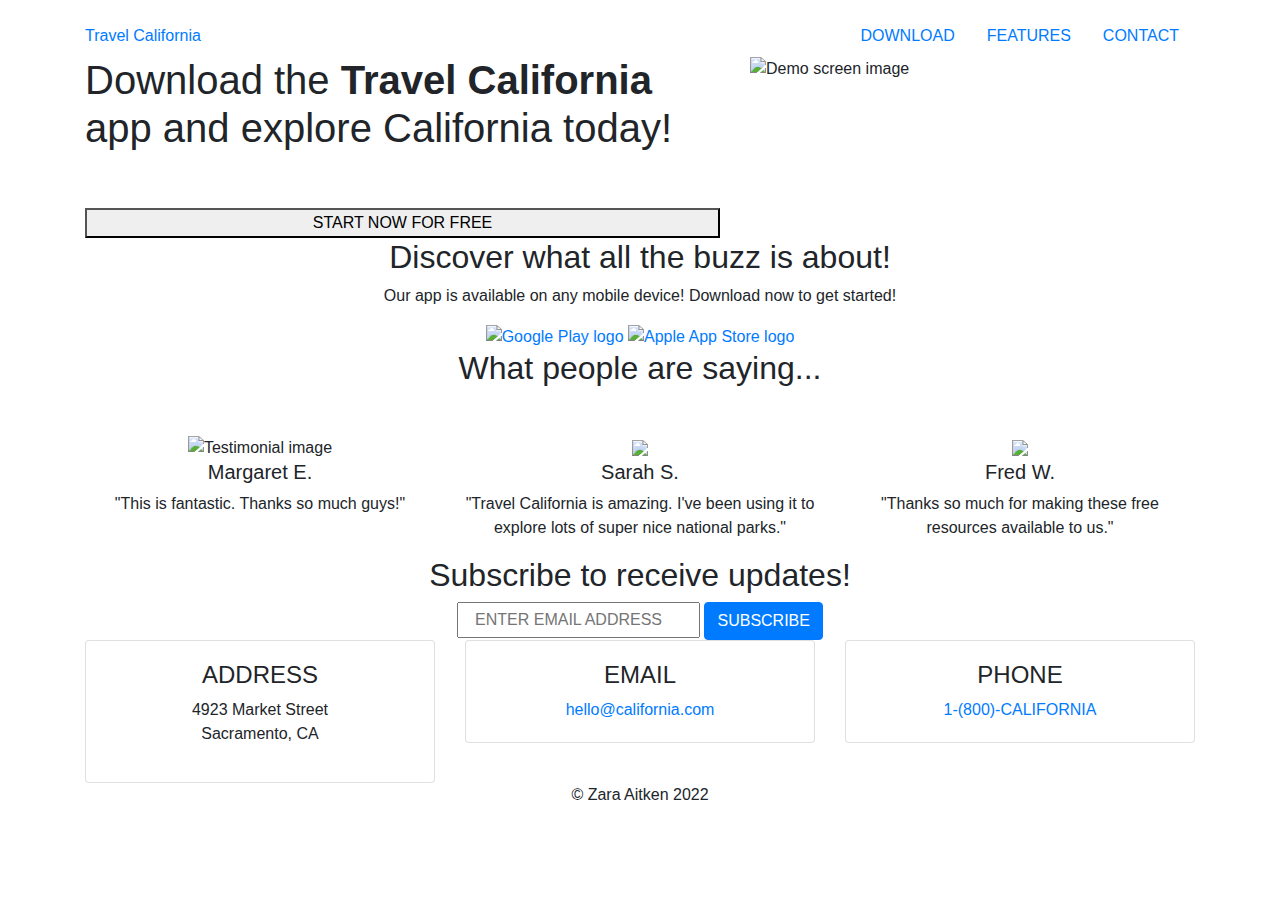
==== index.html @ 4e1b346a "updates folder structure and links in index.html file" ====
<!DOCTYPE html>
<html lang="en-gb">

<head>
  <!-- Required meta tags -->
  <meta charset="utf-8">
  <meta name="viewport" content="width=device-width, initial-scale=1, shrink-to-fit=no">

  <!-- Bootstrap CSS -->
  <link rel="stylesheet" href="https://cdn.jsdelivr.net/npm/bootstrap@4.4.1/dist/css/bootstrap.min.css"
    integrity="sha384-Vkoo8x4CGsO3+Hhxv8T/Q5PaXtkKtu6ug5TOeNV6gBiFeWPGFN9MuhOf23Q9Ifjh" crossorigin="anonymous">
  <link href="https://fonts.googleapis.com/css?family=Anton|Jura&display=swap" rel="stylesheet">
  <link rel="stylesheet" href="css/index.css">

  <!-- Custom fonts for this template -->
  <link href="vendor/fontawesome-free/css/all.min.css" rel="stylesheet">
  <link href="https://fonts.googleapis.com/css?family=Lato" rel="stylesheet">
  <link href="https://fonts.googleapis.com/css?family=Catamaran:100,200,300,400,500,600,700,800,900" rel="stylesheet">
  <link href="https://fonts.googleapis.com/css?family=Muli" rel="stylesheet">

  <!-- Custom styles for this template -->
  <link href="css/index.css" rel="stylesheet">

  <title>Travel California</title>
</head>

<body id="page-top">

  <!-- Navigation -->
  <div class="hero" id="hero">
    <nav class="container">
      <div class="row align-items-center hero-nav pt-3">
        <div class="col-lg-6 col-sm-12 col">
          <a class="nav-logo" href="#">Travel California</a>
        </div>
        <div class="col-lg-6 col-sm-12 col d-flex justify-content-end">
          <ul class="nav">
            <li class="nav-item">
              <a class="nav-link active text-uppercase" href="#">Download</a>
            </li>
            <li class="nav-item">
              <a class="nav-link text-uppercase" href="#">Features</a>
            </li>
            <li class="nav-item">
              <a class="nav-link text-uppercase" href="#">Contact</a>
            </li>
          </ul>
        </div>
      </div>


    </nav>

    <!-- Hero Section -->
    <header class="masthead">
      <div class="container">
        <div class="row">
          <div class="col-lg-7 col-sm-12 d-flex flex-column justify-content-center masthead-text">
            <h1 class="masthead-text--cta">Download the <strong>Travel California</strong> app and explore California today!</h1>
            <button class="masthead-button text-center text-uppercase mt-5" href="#">Start now for free</button>
          </div>
          <div class="col-lg-5 col-sm-12 masthead-image">
            <div class="device-container">
                <img src="./images/demo-screen-1 1.png" alt="Demo screen image">
            </div>
          </div>
        </div>
      </div>
    </header>
  </div>



  <!-- Download Section -->
  <section class="download" id="download">
    <div class="container">
      <div class="row justify-content-center">
        <div class="col-md-8 text-center">
          <h2 class="section-heading">Discover what all the buzz is about!</h2>
          <p>Our app is available on any mobile device! Download now to get started!</p>
          <div class="badges">
            <a href="#" class="badges-link">
              <img src="./images/google-play-badge.png" alt="Google Play logo">
              <img src="./images/app-store-badge.png" alt="Apple App Store logo">
            </a>
          </div>
        </div>

      </div>
    </div>
  </section>

  <!-- Testimonials -->
  <section class="testimonials">
    <div class="container">
      <h2 class="text-center mb-5">What people are saying...</h2>
      <div class="row">
        <div class="col-lg-4">
          <div class="testimonial-item text-center">
            <img src="./images/testimonials-1.jpg" alt="Testimonial image">
            <h5>Margaret E.</h5>
            <p>"This is fantastic. Thanks so much guys!"</p>
          </div>
        </div>
        <div class="col-lg-4">
          <div class="testimonial-item text-center">
            <img src="./images/testimonials-3.jpg">
            <h5>Sarah S.</h5>
            <p>"Travel California is amazing. I've been using it to explore lots of super nice national parks."</p>
          </div>
        </div>
        <div class="col-lg-4">
          <div class="testimonial-item text-center">
            <img src="./images/testimonials-2.jpg">
            <h5>Fred W.</h5>
            <p>"Thanks so much for making these free resources available to us."</p>
          </div>
        </div>
      </div>
    </div>
  </section>

  <!-- Call to Action -->
  <section class="signup-section" id="signup">
    <div class="signup-overlay"></div>
    <div class="container">
      <div class="row justify-content-center">
        <div class="col-lg-8 text-center signup-text">
          <h2>Subscribe to receive updates!</h2>
          <form>
            <input type="text" class="text-uppercase pl-3 pr-3 pt-1 pb-1" placeholder="Enter Email Address">
            <button class="btn btn-primary text-uppercase">Subscribe</button>
          </form>
        </div>
      </div>
    </div>
  </section>

  <!-- Contact-->
  <section class="contact-section bg-black">
    <div class="container">
      <div class="row">
        <div class="col-md-4">
          <div class="card">
            <div class="card-body text-center">
              <i class="fas fa-home"></i>
              <h4 class="text-uppercase">Address</h4>
              <p>4923 Market Street<br>Sacramento, CA</p>
            </div>
          </div>
        </div>
        <div class="col-md-4">
          <div class="card">
            <div class="card-body text-center">
              <i class="fas fa-envelope"></i>
              <h4 class="text-uppercase">Email</h4>
              <a href="mailto:test@test.com">hello@california.com</a>
            </div>
          </div>
        </div>
        <div class="col-md-4">
          <div class="card">
            <div class="card-body text-center">
              <i class="fas fa-phone"></i>
              <h4 class="text-uppercase">Phone</h4>
              <a href="tel:180055555555" class="text-uppercase">1-(800)-California
            </div>
          </div>
        </div>
      </div>
    </div>
    <div class="social text-center">
      <a href="#"><i class="fab fa-instagram"></i></a>
      <a href="#"><i class="fab fa-facebook"></i></a>
      <a href="#"><i class="fab fa-twitter-square"></i></i></a>
    </div>
    </div>
  </section>

  <div class="footer">
    <p class="text-center">&copy Zara Aitken 2022</p>
  </div>
  <!-- Optional JavaScript -->
  <!-- jQuery first, then Popper.js, then Bootstrap JS -->
  <script src="https://code.jquery.com/jquery-3.3.1.slim.min.js"
    integrity="sha384-q8i/X+965DzO0rT7abK41JStQIAqVgRVzpbzo5smXKp4YfRvH+8abtTE1Pi6jizo"
    crossorigin="anonymous"></script>
  <script src="https://cdnjs.cloudflare.com/ajax/libs/popper.js/1.14.7/umd/popper.min.js"
    integrity="sha384-UO2eT0CpHqdSJQ6hJty5KVphtPhzWj9WO1clHTMGa3JDZwrnQq4sF86dIHNDz0W1"
    crossorigin="anonymous"></script>
  <script src="https://stackpath.bootstrapcdn.com/bootstrap/4.3.1/js/bootstrap.min.js"
    integrity="sha384-JjSmVgyd0p3pXB1rRibZUAYoIIy6OrQ6VrjIEaFf/nJGzIxFDsf4x0xIM+B07jRM"
    crossorigin="anonymous"></script>
</body>

</html>
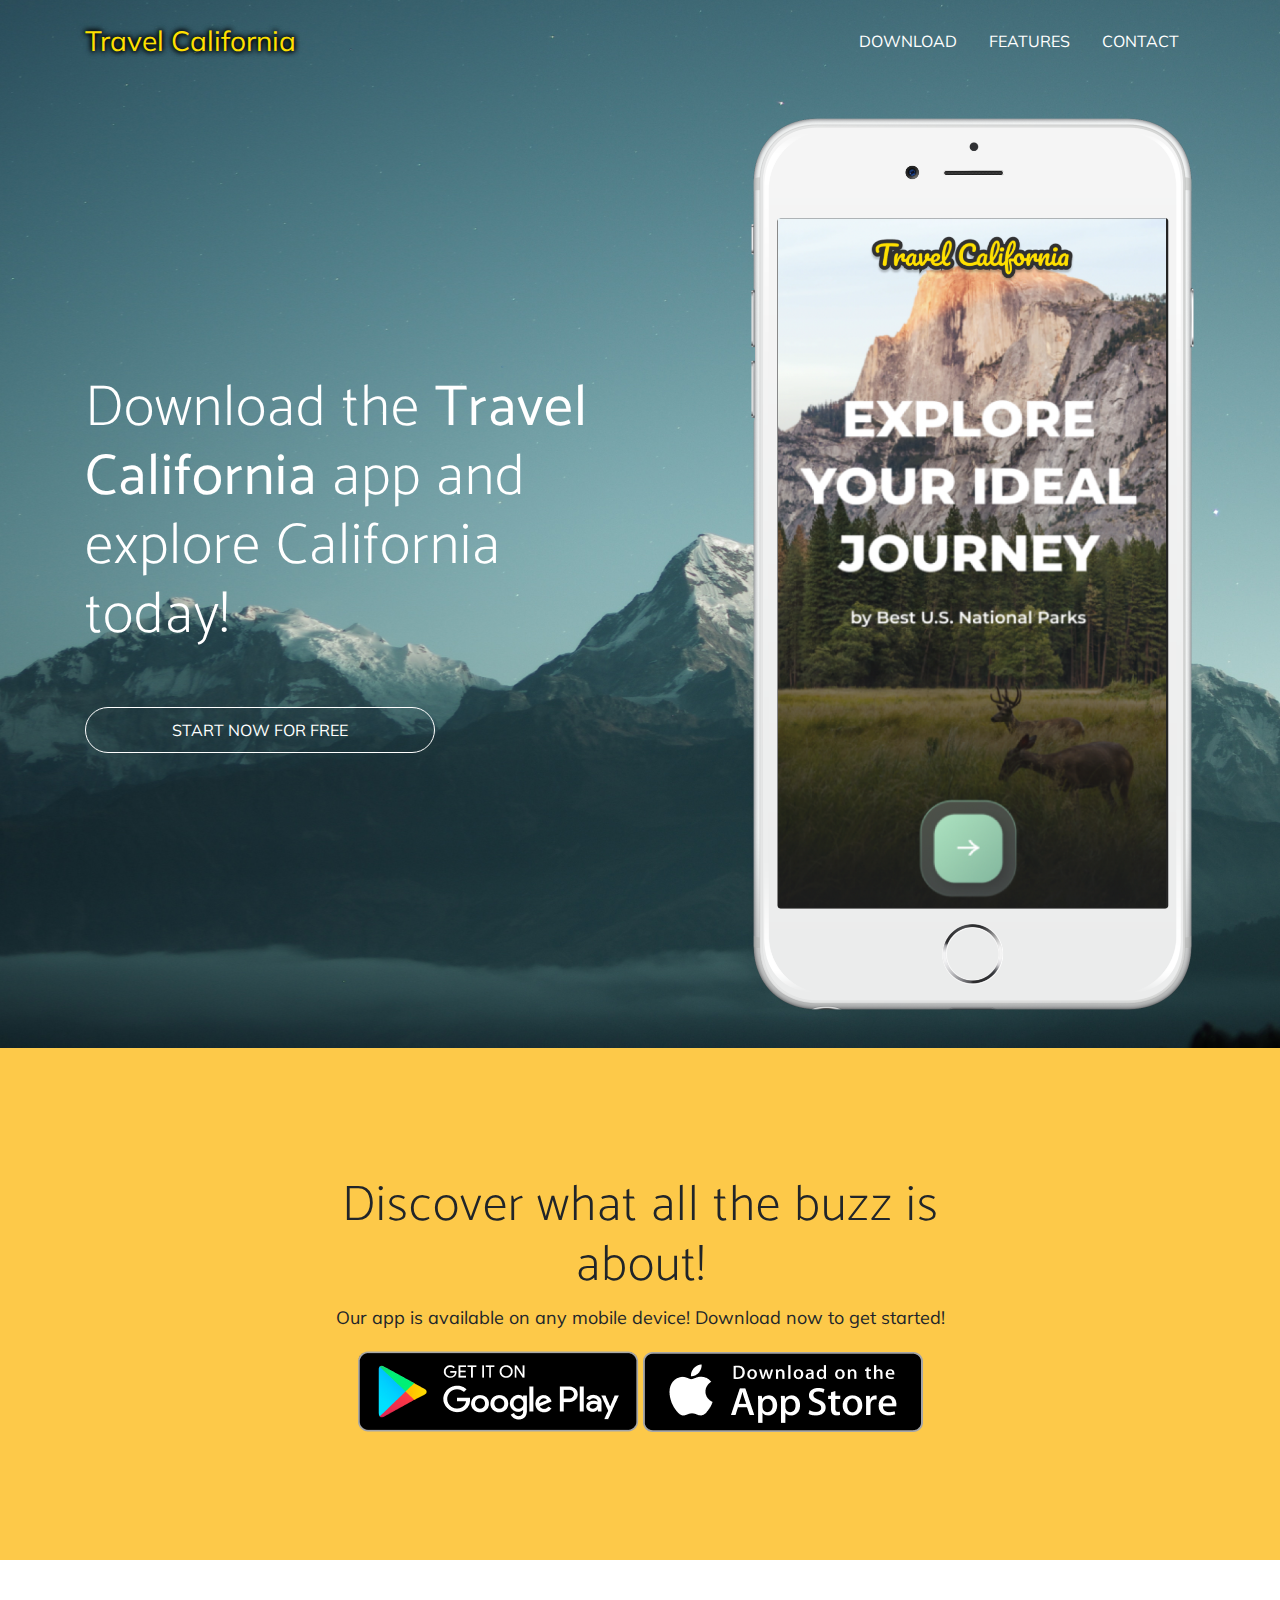
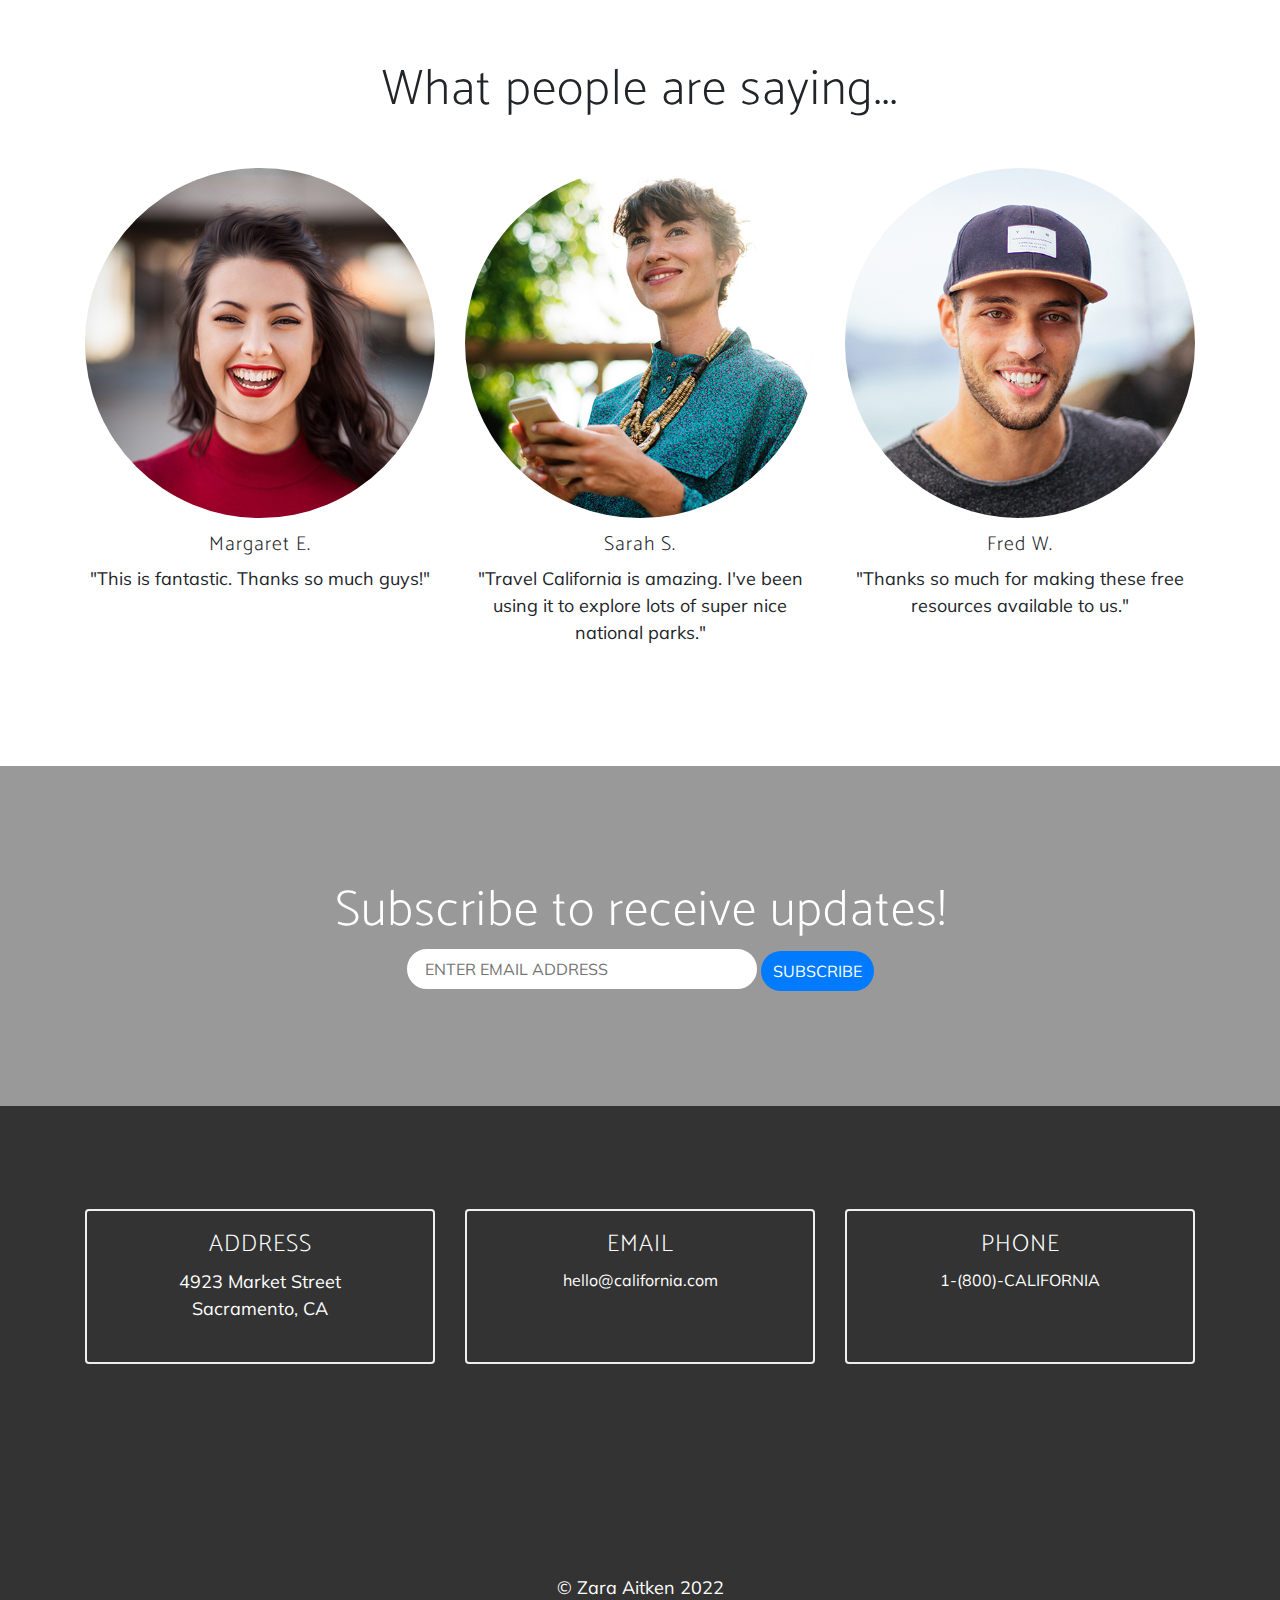
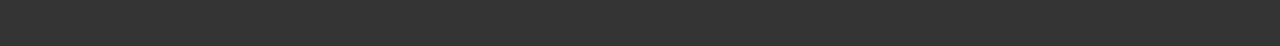
==== commit efe08e61: "updates CSS links in HTML file" ====
--- a/index.html
+++ b/index.html
@@ -10,16 +10,16 @@
   <link rel="stylesheet" href="https://cdn.jsdelivr.net/npm/bootstrap@4.4.1/dist/css/bootstrap.min.css"
     integrity="sha384-Vkoo8x4CGsO3+Hhxv8T/Q5PaXtkKtu6ug5TOeNV6gBiFeWPGFN9MuhOf23Q9Ifjh" crossorigin="anonymous">
   <link href="https://fonts.googleapis.com/css?family=Anton|Jura&display=swap" rel="stylesheet">
-  <link rel="stylesheet" href="css/index.css">
+  <link rel="stylesheet" href="../assets/css/index.css">
 
   <!-- Custom fonts for this template -->
-  <link href="vendor/fontawesome-free/css/all.min.css" rel="stylesheet">
+  <link href="./vendor/fontawesome-free/css/all.min.css" rel="stylesheet">
   <link href="https://fonts.googleapis.com/css?family=Lato" rel="stylesheet">
   <link href="https://fonts.googleapis.com/css?family=Catamaran:100,200,300,400,500,600,700,800,900" rel="stylesheet">
   <link href="https://fonts.googleapis.com/css?family=Muli" rel="stylesheet">
 
   <!-- Custom styles for this template -->
-  <link href="css/index.css" rel="stylesheet">
+  <link href="../assets/css/index.css" rel="stylesheet">
 
   <title>Travel California</title>
 </head>
@@ -61,7 +61,7 @@
           </div>
           <div class="col-lg-5 col-sm-12 masthead-image">
             <div class="device-container">
-                <img src="./images/demo-screen-1 1.png" alt="Demo screen image">
+                <img src="../assets/images/demo-screen-1 1.png" alt="Demo screen image">
             </div>
           </div>
         </div>
@@ -80,8 +80,8 @@
           <p>Our app is available on any mobile device! Download now to get started!</p>
           <div class="badges">
             <a href="#" class="badges-link">
-              <img src="./images/google-play-badge.png" alt="Google Play logo">
-              <img src="./images/app-store-badge.png" alt="Apple App Store logo">
+              <img src="../assets/images/google-play-badge.png" alt="Google Play logo">
+              <img src="../assets/images/app-store-badge.png" alt="Apple App Store logo">
             </a>
           </div>
         </div>
@@ -97,21 +97,21 @@
       <div class="row">
         <div class="col-lg-4">
           <div class="testimonial-item text-center">
-            <img src="./images/testimonials-1.jpg" alt="Testimonial image">
+            <img src="../assets/images/testimonials-1.jpg" alt="Testimonial image">
             <h5>Margaret E.</h5>
             <p>"This is fantastic. Thanks so much guys!"</p>
           </div>
         </div>
         <div class="col-lg-4">
           <div class="testimonial-item text-center">
-            <img src="./images/testimonials-3.jpg">
+            <img src="../assets/images/testimonials-3.jpg">
             <h5>Sarah S.</h5>
             <p>"Travel California is amazing. I've been using it to explore lots of super nice national parks."</p>
           </div>
         </div>
         <div class="col-lg-4">
           <div class="testimonial-item text-center">
-            <img src="./images/testimonials-2.jpg">
+            <img src="../assets/images/testimonials-2.jpg">
             <h5>Fred W.</h5>
             <p>"Thanks so much for making these free resources available to us."</p>
           </div>
--- a/assets/css/index.css
+++ b/assets/css/index.css
@@ -0,0 +1,233 @@
+/* Global styles ============= */
+html,
+body {
+  width: 100%;
+  height: 100%;
+}
+
+body {
+  font-family: 'Muli', 'Helvetica', 'Arial', 'sans-serif';
+}
+
+a {
+  transition: all .35s;
+  color: white;
+  text-decoration: none !important;
+}
+
+a:hover, a:focus {
+  color: #fcbd20;
+}
+
+img {
+  max-width: 100%;
+}
+
+hr {
+  max-width: 100px;
+  margin: 25px auto 0;
+  border-width: 1px;
+  border-color: rgba(34, 34, 34, 0.1);
+}
+
+hr.light {
+  border-color: white;
+}
+
+h1,
+h2,
+h3,
+h4,
+h5,
+h6 {
+  font-family: 'Catamaran', 'Helvetica', 'Arial', 'sans-serif';
+  font-weight: 200;
+  letter-spacing: 1px;
+}
+
+p {
+  font-size: 18px;
+  line-height: 1.5;
+  margin-bottom: 20px;
+}
+
+section {
+  padding: 100px 0;
+}
+
+section h2 {
+  font-size: 50px;
+}
+
+/* GLOBAL CLASSES */
+.card {
+  height: 100%;
+}
+
+/* CUSTOM STYLES */
+.hero {
+  background-image: url("../images/bg-img.svg");
+  background-repeat: no-repeat;
+  background-size: cover;
+  background-position: center;
+  padding-bottom: 35px;
+}
+.hero .hero-nav {
+  margin-bottom: 50px;
+}
+
+.hero .nav-logo {
+  font-family: 'Muli' sans-serif;
+  font-weight: 400;
+  font-size: 28px;
+  line-height: 49px;
+  display: flex;
+  align-items: center;
+  text-align: center;
+  color: #FFE000;
+  text-shadow: 
+  0px 0px 5px #000, 
+  0px 0px 5px #000,
+  0px 0px 7px #000;
+}
+
+.masthead .masthead-text {
+  padding-right: 9rem;
+  color: white;
+}
+
+.masthead .masthead-text--cta {
+  font-family: 'Catamaran' sans-serif;
+  font-size: 3.6rem;
+} 
+
+.masthead .masthead-button {
+  border: 1px solid white;
+  border-radius: 30px;
+  padding: 10px 15px;
+  width: 350px;
+  background-color: transparent;
+  color: white;
+}
+
+.download {
+  background-color: #FDC949;
+  padding: 10% 0;
+}
+
+.testimonial-item img {
+  border-radius: 50%;
+  margin-bottom: 15px;
+}
+
+.signup-section {
+  background-image: url("../images/SF.svg");
+  background-repeat: no-repeat;
+  background-size: cover;
+  background-position: center;
+  position: relative;
+  padding: 9% 0;
+}
+
+.signup-section .signup-text {
+  color: white;
+}
+
+.signup-section .signup-overlay {
+  position: absolute;
+  top: 0;
+  left: 0;
+  width: 100%;
+  height: 100%;
+  background: rgba(0, 0, 0, 0.4);
+}
+
+.signup-section input {
+  color: white;
+  border: 2px solid #fff;
+  border-radius: 20px;
+  padding-right: 10px;
+  width: 350px;
+  padding-top: 5px;
+  padding-bottom: 5px;
+  height: 40px;
+}
+
+.signup-section button {
+  border: none;
+  border-radius: 20px;
+  height: 40px;
+}
+
+.contact-section {
+  background: #333;
+  padding: 8% 0;
+}
+
+.contact-section .card {
+  background: none;
+  color: white;
+  border: 2px solid #eee;
+}
+
+.contact-section .card .fas {
+  font-size: 1.7rem;
+  margin-bottom: 10px;
+}
+
+.social {
+  margin-top: 35px;
+}
+
+.social .fab {
+  font-size: 2rem;
+  margin: 0 7px;
+}
+
+.footer {
+  padding: 25px 0;
+  background-color: #333;
+  color: white;
+}
+
+/* MOBILE STYLES */
+@media (max-width: 992px) {
+  .hero-nav > div {
+    display: flex;
+    justify-content: center !important;
+  }
+
+  .masthead-text {
+    order: 2;
+    padding: 10px !important;
+    margin-top: 20px;
+    display: flex;
+    justify-content: center;
+    align-items: center;
+  }
+
+  .masthead-text .masthead-text--cta {
+    font-size: 1.7rem;
+    text-align: center;
+  }
+
+  .masthead-image {
+    order: 1;
+  }
+
+  .masthead-image .device-container {
+    display: flex;
+    justify-content: center;
+  }
+
+  .masthead-image img {
+    max-width: 30%;
+  }
+
+  .masthead-button {
+    display: flex;
+    justify-content: center;
+    align-items: center;
+  }
+}
+
--- a/assets/css/index.css
+++ b/assets/css/index.css
@@ -0,0 +1,233 @@
+/* Global styles ============= */
+html,
+body {
+  width: 100%;
+  height: 100%;
+}
+
+body {
+  font-family: 'Muli', 'Helvetica', 'Arial', 'sans-serif';
+}
+
+a {
+  transition: all .35s;
+  color: white;
+  text-decoration: none !important;
+}
+
+a:hover, a:focus {
+  color: #fcbd20;
+}
+
+img {
+  max-width: 100%;
+}
+
+hr {
+  max-width: 100px;
+  margin: 25px auto 0;
+  border-width: 1px;
+  border-color: rgba(34, 34, 34, 0.1);
+}
+
+hr.light {
+  border-color: white;
+}
+
+h1,
+h2,
+h3,
+h4,
+h5,
+h6 {
+  font-family: 'Catamaran', 'Helvetica', 'Arial', 'sans-serif';
+  font-weight: 200;
+  letter-spacing: 1px;
+}
+
+p {
+  font-size: 18px;
+  line-height: 1.5;
+  margin-bottom: 20px;
+}
+
+section {
+  padding: 100px 0;
+}
+
+section h2 {
+  font-size: 50px;
+}
+
+/* GLOBAL CLASSES */
+.card {
+  height: 100%;
+}
+
+/* CUSTOM STYLES */
+.hero {
+  background-image: url("../images/bg-img.svg");
+  background-repeat: no-repeat;
+  background-size: cover;
+  background-position: center;
+  padding-bottom: 35px;
+}
+.hero .hero-nav {
+  margin-bottom: 50px;
+}
+
+.hero .nav-logo {
+  font-family: 'Muli' sans-serif;
+  font-weight: 400;
+  font-size: 28px;
+  line-height: 49px;
+  display: flex;
+  align-items: center;
+  text-align: center;
+  color: #FFE000;
+  text-shadow: 
+  0px 0px 5px #000, 
+  0px 0px 5px #000,
+  0px 0px 7px #000;
+}
+
+.masthead .masthead-text {
+  padding-right: 9rem;
+  color: white;
+}
+
+.masthead .masthead-text--cta {
+  font-family: 'Catamaran' sans-serif;
+  font-size: 3.6rem;
+} 
+
+.masthead .masthead-button {
+  border: 1px solid white;
+  border-radius: 30px;
+  padding: 10px 15px;
+  width: 350px;
+  background-color: transparent;
+  color: white;
+}
+
+.download {
+  background-color: #FDC949;
+  padding: 10% 0;
+}
+
+.testimonial-item img {
+  border-radius: 50%;
+  margin-bottom: 15px;
+}
+
+.signup-section {
+  background-image: url("../images/SF.svg");
+  background-repeat: no-repeat;
+  background-size: cover;
+  background-position: center;
+  position: relative;
+  padding: 9% 0;
+}
+
+.signup-section .signup-text {
+  color: white;
+}
+
+.signup-section .signup-overlay {
+  position: absolute;
+  top: 0;
+  left: 0;
+  width: 100%;
+  height: 100%;
+  background: rgba(0, 0, 0, 0.4);
+}
+
+.signup-section input {
+  color: white;
+  border: 2px solid #fff;
+  border-radius: 20px;
+  padding-right: 10px;
+  width: 350px;
+  padding-top: 5px;
+  padding-bottom: 5px;
+  height: 40px;
+}
+
+.signup-section button {
+  border: none;
+  border-radius: 20px;
+  height: 40px;
+}
+
+.contact-section {
+  background: #333;
+  padding: 8% 0;
+}
+
+.contact-section .card {
+  background: none;
+  color: white;
+  border: 2px solid #eee;
+}
+
+.contact-section .card .fas {
+  font-size: 1.7rem;
+  margin-bottom: 10px;
+}
+
+.social {
+  margin-top: 35px;
+}
+
+.social .fab {
+  font-size: 2rem;
+  margin: 0 7px;
+}
+
+.footer {
+  padding: 25px 0;
+  background-color: #333;
+  color: white;
+}
+
+/* MOBILE STYLES */
+@media (max-width: 992px) {
+  .hero-nav > div {
+    display: flex;
+    justify-content: center !important;
+  }
+
+  .masthead-text {
+    order: 2;
+    padding: 10px !important;
+    margin-top: 20px;
+    display: flex;
+    justify-content: center;
+    align-items: center;
+  }
+
+  .masthead-text .masthead-text--cta {
+    font-size: 1.7rem;
+    text-align: center;
+  }
+
+  .masthead-image {
+    order: 1;
+  }
+
+  .masthead-image .device-container {
+    display: flex;
+    justify-content: center;
+  }
+
+  .masthead-image img {
+    max-width: 30%;
+  }
+
+  .masthead-button {
+    display: flex;
+    justify-content: center;
+    align-items: center;
+  }
+}
+
